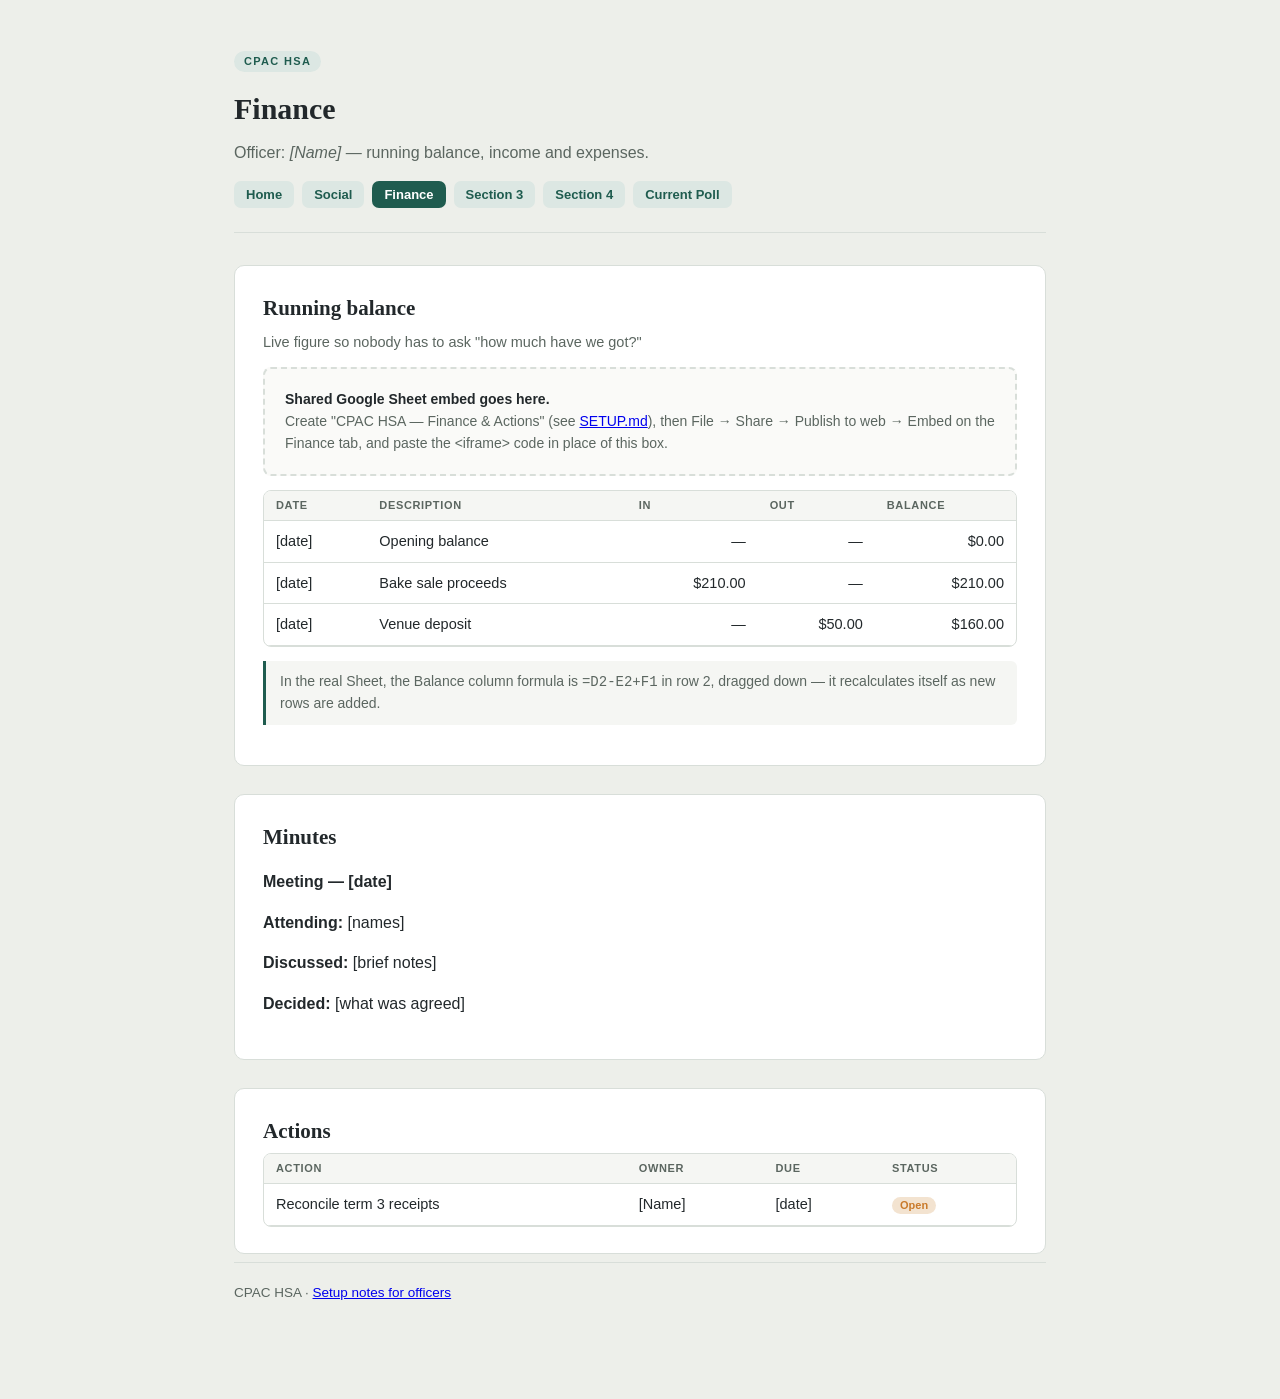
==== finance.html @ 814dc65d "Initial CPAC HSA officers site" ====
<!DOCTYPE html>
<html lang="en">
<head>
<meta charset="UTF-8">
<meta name="viewport" content="width=device-width, initial-scale=1.0">
<title>Finance — CPAC HSA</title>
<link rel="stylesheet" href="assets/style.css">
</head>
<body>
<div class="wrap">
  <header class="masthead">
    <span class="eyebrow">CPAC HSA</span>
    <h1>Finance</h1>
    <p>Officer: <em>[Name]</em> — running balance, income and expenses.</p>
    <nav class="sitenav">
      <a href="index.html">Home</a>
      <a href="social.html">Social</a>
      <a href="finance.html" class="current">Finance</a>
      <a href="section-3.html">Section 3</a>
      <a href="section-4.html">Section 4</a>
      <a href="poll.html">Current Poll</a>
    </nav>
  </header>

  <main>
    <section class="card">
      <h2>Running balance</h2>
      <p class="sub">Live figure so nobody has to ask "how much have we got?"</p>
      <div class="embed-slot">
        <strong>Shared Google Sheet embed goes here.</strong><br>
        Create "CPAC HSA — Finance &amp; Actions" (see <a href="SETUP.md">SETUP.md</a>), then File → Share → Publish to web → Embed on the Finance tab, and paste the &lt;iframe&gt; code in place of this box.
      </div>
      <div class="tablewrap" style="margin-top:14px;">
        <table>
          <thead><tr><th>Date</th><th>Description</th><th class="num">In</th><th class="num">Out</th><th class="num">Balance</th></tr></thead>
          <tbody>
            <tr><td>[date]</td><td>Opening balance</td><td class="num">—</td><td class="num">—</td><td class="num">$0.00</td></tr>
            <tr><td>[date]</td><td>Bake sale proceeds</td><td class="num">$210.00</td><td class="num">—</td><td class="num">$210.00</td></tr>
            <tr><td>[date]</td><td>Venue deposit</td><td class="num">—</td><td class="num">$50.00</td><td class="num">$160.00</td></tr>
          </tbody>
        </table>
      </div>
      <p class="note" style="margin-top:14px;">In the real Sheet, the Balance column formula is <code>=D2-E2+F1</code> in row 2, dragged down — it recalculates itself as new rows are added.</p>
    </section>

    <section class="card">
      <h2>Minutes</h2>
      <p><strong>Meeting — [date]</strong></p>
      <p><strong>Attending:</strong> [names]</p>
      <p><strong>Discussed:</strong> [brief notes]</p>
      <p><strong>Decided:</strong> [what was agreed]</p>
    </section>

    <section class="card">
      <h2>Actions</h2>
      <div class="tablewrap">
        <table>
          <thead><tr><th>Action</th><th>Owner</th><th>Due</th><th>Status</th></tr></thead>
          <tbody>
            <tr><td>Reconcile term 3 receipts</td><td>[Name]</td><td>[date]</td><td><span class="status-pill open">Open</span></td></tr>
          </tbody>
        </table>
      </div>
    </section>
  </main>

  <footer>CPAC HSA · <a href="SETUP.md">Setup notes for officers</a></footer>
</div>
</body>
</html>
---- assets/style.css ----
:root{
  --bg:#EDEFEA;
  --surface:#FFFFFF;
  --ink:#22282B;
  --ink-muted:#5B6660;
  --pine:#1F5C4F;
  --pine-dim:#DCE7E3;
  --amber:#C97A2B;
  --amber-dim:#F3E3D0;
  --line:#D8DED9;
  --radius:10px;
}
*{box-sizing:border-box;}
body{
  background:var(--bg);
  color:var(--ink);
  font-family:-apple-system,"Segoe UI",Roboto,Helvetica,Arial,sans-serif;
  line-height:1.55;
  font-size:16px;
  margin:0;
}
.wrap{max-width:860px; margin:0 auto; padding:48px 24px 96px;}
h1,h2,h3{
  font-family:Georgia,"Iowan Old Style","Times New Roman",serif;
  text-wrap:balance;
  color:var(--ink);
  margin:0;
}
header.masthead{border-bottom:1px solid var(--line); padding-bottom:24px; margin-bottom:32px;}
.eyebrow{
  display:inline-block;
  font:600 11px/1 -apple-system,sans-serif;
  letter-spacing:.12em;
  text-transform:uppercase;
  color:var(--pine);
  background:var(--pine-dim);
  padding:5px 10px;
  border-radius:999px;
  margin-bottom:14px;
}
header.masthead h1{font-size:30px; margin-bottom:8px;}
header.masthead p{color:var(--ink-muted); max-width:60ch; margin:0;}

nav.sitenav{display:flex; flex-wrap:wrap; gap:8px; margin-top:16px;}
nav.sitenav a{
  font:600 13px/1 -apple-system,sans-serif;
  color:var(--pine);
  background:var(--pine-dim);
  text-decoration:none;
  padding:7px 12px;
  border-radius:7px;
}
nav.sitenav a.current{background:var(--pine); color:#fff;}

main{display:flex; flex-direction:column; gap:28px;}

section.card{
  background:var(--surface);
  border:1px solid var(--line);
  border-radius:var(--radius);
  padding:26px 28px;
}
section.card h2{font-size:21px; margin-bottom:6px;}
section.card .sub{color:var(--ink-muted); font-size:14.5px; margin:0 0 14px;}

table{width:100%; border-collapse:collapse; font-size:14.5px;}
th,td{text-align:left; padding:9px 12px; border-bottom:1px solid var(--line);}
th{
  font:600 11px/1 -apple-system,sans-serif;
  letter-spacing:.06em;
  text-transform:uppercase;
  color:var(--ink-muted);
  background:#F5F6F3;
}
td.num{font-variant-numeric:tabular-nums; text-align:right;}
.tablewrap{overflow-x:auto; border:1px solid var(--line); border-radius:8px;}
.tablewrap table{border:none;}

.status-pill{display:inline-block; font:600 11px/1 -apple-system,sans-serif; padding:3px 8px; border-radius:999px;}
.status-pill.open{background:var(--amber-dim); color:var(--amber);}
.status-pill.done{background:var(--pine-dim); color:var(--pine);}

.embed-slot{
  background:#FAFAF8;
  border:2px dashed var(--line);
  border-radius:8px;
  padding:20px;
  color:var(--ink-muted);
  font-size:14px;
}
.embed-slot strong{color:var(--ink);}

.poll-options{list-style:none; margin:16px 0 0; padding:0; display:flex; flex-direction:column; gap:8px;}
.poll-options li{
  display:flex; align-items:center; gap:10px;
  background:#FAFAF8; border:1px solid var(--line); border-radius:7px;
  padding:10px 14px; font-size:14.5px;
}
.poll-options li .dot{width:9px; height:9px; border-radius:50%; background:var(--amber); flex:none;}

.note{
  font-size:14px;
  color:var(--ink-muted);
  background:#F5F6F3;
  border-left:3px solid var(--pine);
  padding:10px 14px;
  border-radius:0 6px 6px 0;
}

ul.plans{margin:0; padding-left:20px;}
ul.plans li{margin-bottom:6px;}

footer{
  border-top:1px solid var(--line);
  margin-top:8px;
  padding-top:20px;
  color:var(--ink-muted);
  font-size:13.5px;
}
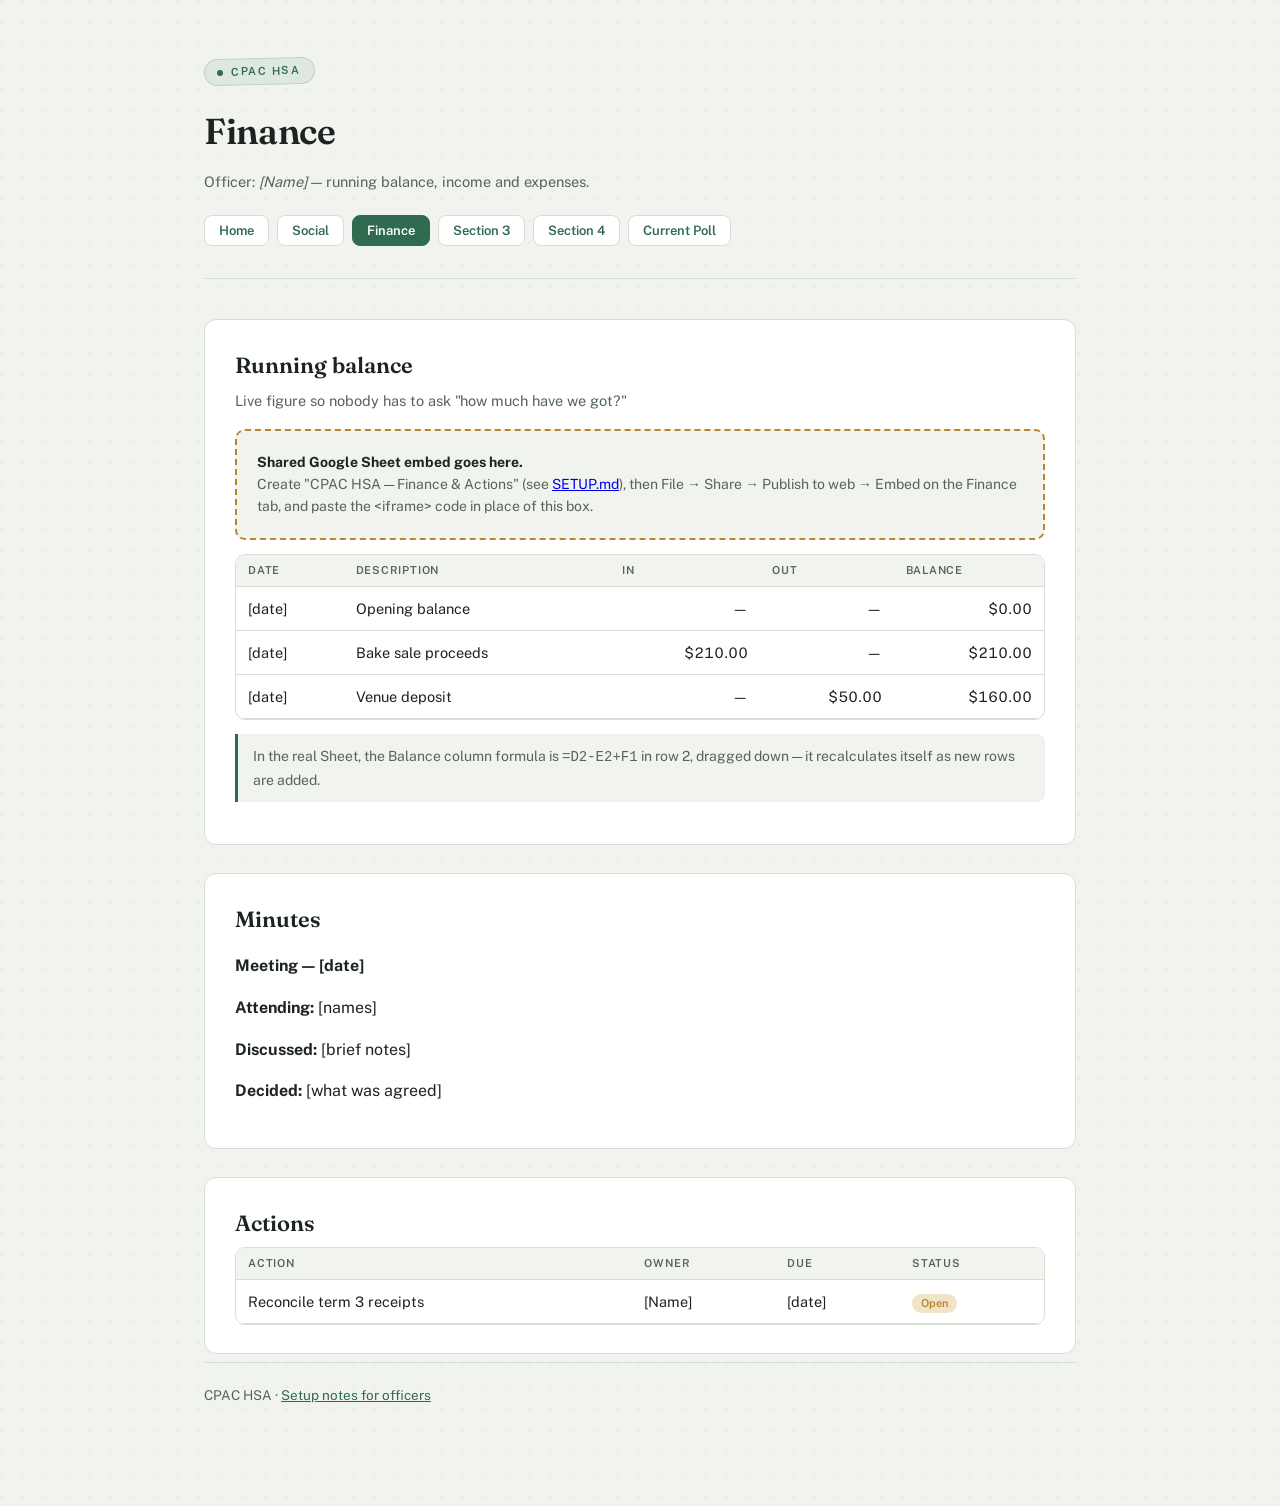
==== commit 9f44c9dc: "Redesign: embedded Fraunces/Public Sans, hero, badges, hover states" ====
--- a/finance.html
+++ b/finance.html
@@ -9,9 +9,9 @@
 <body>
 <div class="wrap">
   <header class="masthead">
-    <span class="eyebrow">CPAC HSA</span>
+    <span class="badge"><span class="dot"></span>CPAC HSA</span>
     <h1>Finance</h1>
-    <p>Officer: <em>[Name]</em> — running balance, income and expenses.</p>
+    <p class="meta">Officer: <em>[Name]</em> — running balance, income and expenses.</p>
     <nav class="sitenav">
       <a href="index.html">Home</a>
       <a href="social.html">Social</a>
--- a/assets/style.css
+++ b/assets/style.css
@@ -1,110 +1,202 @@
+@font-face{
+  font-family:'Fraunces';
+  font-style:normal;
+  font-weight:600 700;
+  font-display:swap;
+  src:url([data-uri]) format('woff2');
+}
+@font-face{
+  font-family:'Fraunces';
+  font-style:italic;
+  font-weight:500;
+  font-display:swap;
+  src:url([data-uri]) format('woff2');
+}
+@font-face{
+  font-family:'Public Sans';
+  font-style:normal;
+  font-weight:400 700;
+  font-display:swap;
+  src:url([data-uri]) format('woff2');
+}
+
 :root{
-  --bg:#EDEFEA;
+  --paper:#F1F4EE;
   --surface:#FFFFFF;
-  --ink:#22282B;
-  --ink-muted:#5B6660;
-  --pine:#1F5C4F;
-  --pine-dim:#DCE7E3;
-  --amber:#C97A2B;
-  --amber-dim:#F3E3D0;
-  --line:#D8DED9;
-  --radius:10px;
+  --ink:#1B2420;
+  --ink-soft:#55645A;
+  --pine:#2F6B4F;
+  --pine-dim:#DEE8E1;
+  --brass:#B8862E;
+  --brass-dim:#F1E3C6;
+  --brick:#B75B3D;
+  --brick-dim:#F3DFD5;
+  --line:#D7DED2;
+  --radius:12px;
 }
 *{box-sizing:border-box;}
+html{scroll-behavior:smooth;}
 body{
-  background:var(--bg);
+  background:
+    radial-gradient(circle at 1px 1px, rgba(47,107,79,0.07) 1px, transparent 0) 0 0/22px 22px,
+    var(--paper);
   color:var(--ink);
-  font-family:-apple-system,"Segoe UI",Roboto,Helvetica,Arial,sans-serif;
-  line-height:1.55;
+  font-family:'Public Sans',-apple-system,"Segoe UI",Roboto,Helvetica,Arial,sans-serif;
+  line-height:1.6;
   font-size:16px;
   margin:0;
 }
-.wrap{max-width:860px; margin:0 auto; padding:48px 24px 96px;}
+.wrap{max-width:920px; margin:0 auto; padding:56px 24px 100px;}
+
 h1,h2,h3{
-  font-family:Georgia,"Iowan Old Style","Times New Roman",serif;
+  font-family:'Fraunces',Georgia,serif;
+  font-weight:600;
   text-wrap:balance;
   color:var(--ink);
   margin:0;
 }
-header.masthead{border-bottom:1px solid var(--line); padding-bottom:24px; margin-bottom:32px;}
-.eyebrow{
-  display:inline-block;
-  font:600 11px/1 -apple-system,sans-serif;
-  letter-spacing:.12em;
+
+/* ---- masthead / badge ---- */
+header.masthead{border-bottom:1px solid var(--line); padding-bottom:32px; margin-bottom:40px;}
+.badge{
+  display:inline-flex;
+  align-items:center;
+  gap:8px;
+  font:600 11px/1 'Public Sans',sans-serif;
+  letter-spacing:.14em;
   text-transform:uppercase;
   color:var(--pine);
   background:var(--pine-dim);
-  padding:5px 10px;
+  padding:7px 14px 7px 12px;
   border-radius:999px;
-  margin-bottom:14px;
-}
-header.masthead h1{font-size:30px; margin-bottom:8px;}
-header.masthead p{color:var(--ink-muted); max-width:60ch; margin:0;}
-
-nav.sitenav{display:flex; flex-wrap:wrap; gap:8px; margin-top:16px;}
+  border:1px solid rgba(47,107,79,0.18);
+  transform:rotate(-1.5deg);
+  margin-bottom:18px;
+}
+.badge .dot{width:6px; height:6px; border-radius:50%; background:var(--pine);}
+header.masthead h1{font-size:36px; margin-bottom:10px; letter-spacing:-0.01em;}
+header.masthead p.tagline{
+  font-family:'Fraunces',Georgia,serif;
+  font-style:italic;
+  font-weight:500;
+  color:var(--ink-soft);
+  font-size:17px;
+  max-width:56ch;
+  margin:0 0 4px;
+}
+header.masthead p.meta{color:var(--ink-soft); max-width:60ch; margin:0; font-size:14.5px;}
+
+nav.sitenav{display:flex; flex-wrap:wrap; gap:8px; margin-top:22px;}
 nav.sitenav a{
-  font:600 13px/1 -apple-system,sans-serif;
+  font:600 13px/1 'Public Sans',sans-serif;
   color:var(--pine);
-  background:var(--pine-dim);
+  background:var(--surface);
+  border:1px solid var(--line);
   text-decoration:none;
-  padding:7px 12px;
-  border-radius:7px;
-}
-nav.sitenav a.current{background:var(--pine); color:#fff;}
-
-main{display:flex; flex-direction:column; gap:28px;}
+  padding:8px 14px;
+  border-radius:8px;
+  transition:background .15s ease, color .15s ease, border-color .15s ease;
+}
+nav.sitenav a:hover{border-color:var(--pine); background:var(--pine-dim);}
+nav.sitenav a.current{background:var(--pine); color:#fff; border-color:var(--pine);}
+
+/* ---- hero (home page only) ---- */
+.hero{display:flex; flex-direction:column; gap:18px; padding-bottom:8px;}
+.masthead .hero h1{font-size:44px; max-width:16ch;}
+.hero p.lede{
+  font-size:17.5px;
+  color:var(--ink-soft);
+  max-width:52ch;
+  margin:0;
+}
+.hero-actions{display:flex; flex-wrap:wrap; gap:12px; margin-top:6px;}
+.btn{
+  display:inline-flex;
+  align-items:center;
+  gap:8px;
+  font:600 14.5px/1 'Public Sans',sans-serif;
+  padding:12px 20px;
+  border-radius:9px;
+  text-decoration:none;
+  transition:transform .15s ease, box-shadow .15s ease;
+}
+.btn:hover{transform:translateY(-1px);}
+.btn.primary{background:var(--brick); color:#fff; box-shadow:0 6px 16px -6px rgba(183,91,61,0.55);}
+.btn.secondary{background:var(--surface); color:var(--pine); border:1.5px solid var(--pine);}
+
+main{display:flex; flex-direction:column; gap:28px; margin-top:12px;}
 
 section.card{
   background:var(--surface);
   border:1px solid var(--line);
   border-radius:var(--radius);
-  padding:26px 28px;
-}
-section.card h2{font-size:21px; margin-bottom:6px;}
-section.card .sub{color:var(--ink-muted); font-size:14.5px; margin:0 0 14px;}
+  padding:28px 30px;
+  transition:box-shadow .18s ease, transform .18s ease;
+}
+section.card:hover{box-shadow:0 10px 28px -18px rgba(27,36,32,0.35); transform:translateY(-2px);}
+section.card.spotlight{border-left:4px solid var(--brick);}
+section.card h2{font-size:22px; margin-bottom:6px;}
+section.card .sub{color:var(--ink-soft); font-size:14.5px; margin:0 0 16px;}
+
+.section-grid{display:grid; grid-template-columns:repeat(auto-fit,minmax(220px,1fr)); gap:14px;}
+.section-tile{
+  display:block;
+  background:var(--paper);
+  border:1px solid var(--line);
+  border-radius:10px;
+  padding:16px 18px;
+  text-decoration:none;
+  color:var(--ink);
+  transition:border-color .15s ease, background .15s ease;
+}
+.section-tile:hover{border-color:var(--pine); background:var(--pine-dim);}
+.section-tile .name{font-family:'Fraunces',serif; font-weight:600; font-size:18px; display:block; margin-bottom:4px;}
+.section-tile .desc{font-size:13.5px; color:var(--ink-soft);}
 
 table{width:100%; border-collapse:collapse; font-size:14.5px;}
-th,td{text-align:left; padding:9px 12px; border-bottom:1px solid var(--line);}
+th,td{text-align:left; padding:10px 12px; border-bottom:1px solid var(--line);}
 th{
-  font:600 11px/1 -apple-system,sans-serif;
-  letter-spacing:.06em;
+  font:600 11px/1 'Public Sans',sans-serif;
+  letter-spacing:.07em;
   text-transform:uppercase;
-  color:var(--ink-muted);
-  background:#F5F6F3;
+  color:var(--ink-soft);
+  background:var(--paper);
 }
 td.num{font-variant-numeric:tabular-nums; text-align:right;}
-.tablewrap{overflow-x:auto; border:1px solid var(--line); border-radius:8px;}
+.tablewrap{overflow-x:auto; border:1px solid var(--line); border-radius:10px;}
 .tablewrap table{border:none;}
 
-.status-pill{display:inline-block; font:600 11px/1 -apple-system,sans-serif; padding:3px 8px; border-radius:999px;}
-.status-pill.open{background:var(--amber-dim); color:var(--amber);}
+.status-pill{display:inline-block; font:600 11px/1 'Public Sans',sans-serif; padding:4px 9px; border-radius:999px;}
+.status-pill.open{background:var(--brass-dim); color:var(--brass);}
 .status-pill.done{background:var(--pine-dim); color:var(--pine);}
 
 .embed-slot{
-  background:#FAFAF8;
-  border:2px dashed var(--line);
-  border-radius:8px;
+  background:var(--paper);
+  border:2px dashed var(--brass);
+  border-radius:10px;
   padding:20px;
-  color:var(--ink-muted);
+  color:var(--ink-soft);
   font-size:14px;
 }
 .embed-slot strong{color:var(--ink);}
 
-.poll-options{list-style:none; margin:16px 0 0; padding:0; display:flex; flex-direction:column; gap:8px;}
+.poll-options{list-style:none; margin:18px 0 0; padding:0; display:flex; flex-direction:column; gap:9px;}
 .poll-options li{
-  display:flex; align-items:center; gap:10px;
-  background:#FAFAF8; border:1px solid var(--line); border-radius:7px;
-  padding:10px 14px; font-size:14.5px;
-}
-.poll-options li .dot{width:9px; height:9px; border-radius:50%; background:var(--amber); flex:none;}
+  display:flex; align-items:center; gap:12px;
+  background:var(--paper); border:1px solid var(--line); border-radius:8px;
+  padding:12px 16px; font-size:14.5px;
+  transition:border-color .15s ease;
+}
+.poll-options li:hover{border-color:var(--brick);}
+.poll-options li .dot{width:10px; height:10px; border-radius:50%; background:var(--brick); flex:none;}
 
 .note{
   font-size:14px;
-  color:var(--ink-muted);
-  background:#F5F6F3;
+  color:var(--ink-soft);
+  background:var(--paper);
   border-left:3px solid var(--pine);
-  padding:10px 14px;
-  border-radius:0 6px 6px 0;
+  padding:11px 15px;
+  border-radius:0 8px 8px 0;
 }
 
 ul.plans{margin:0; padding-left:20px;}
@@ -113,7 +205,13 @@
 footer{
   border-top:1px solid var(--line);
   margin-top:8px;
-  padding-top:20px;
-  color:var(--ink-muted);
+  padding-top:22px;
+  color:var(--ink-soft);
   font-size:13.5px;
 }
+footer a{color:var(--pine);}
+
+@media (prefers-reduced-motion: reduce){
+  *{transition:none !important;}
+  html{scroll-behavior:auto;}
+}
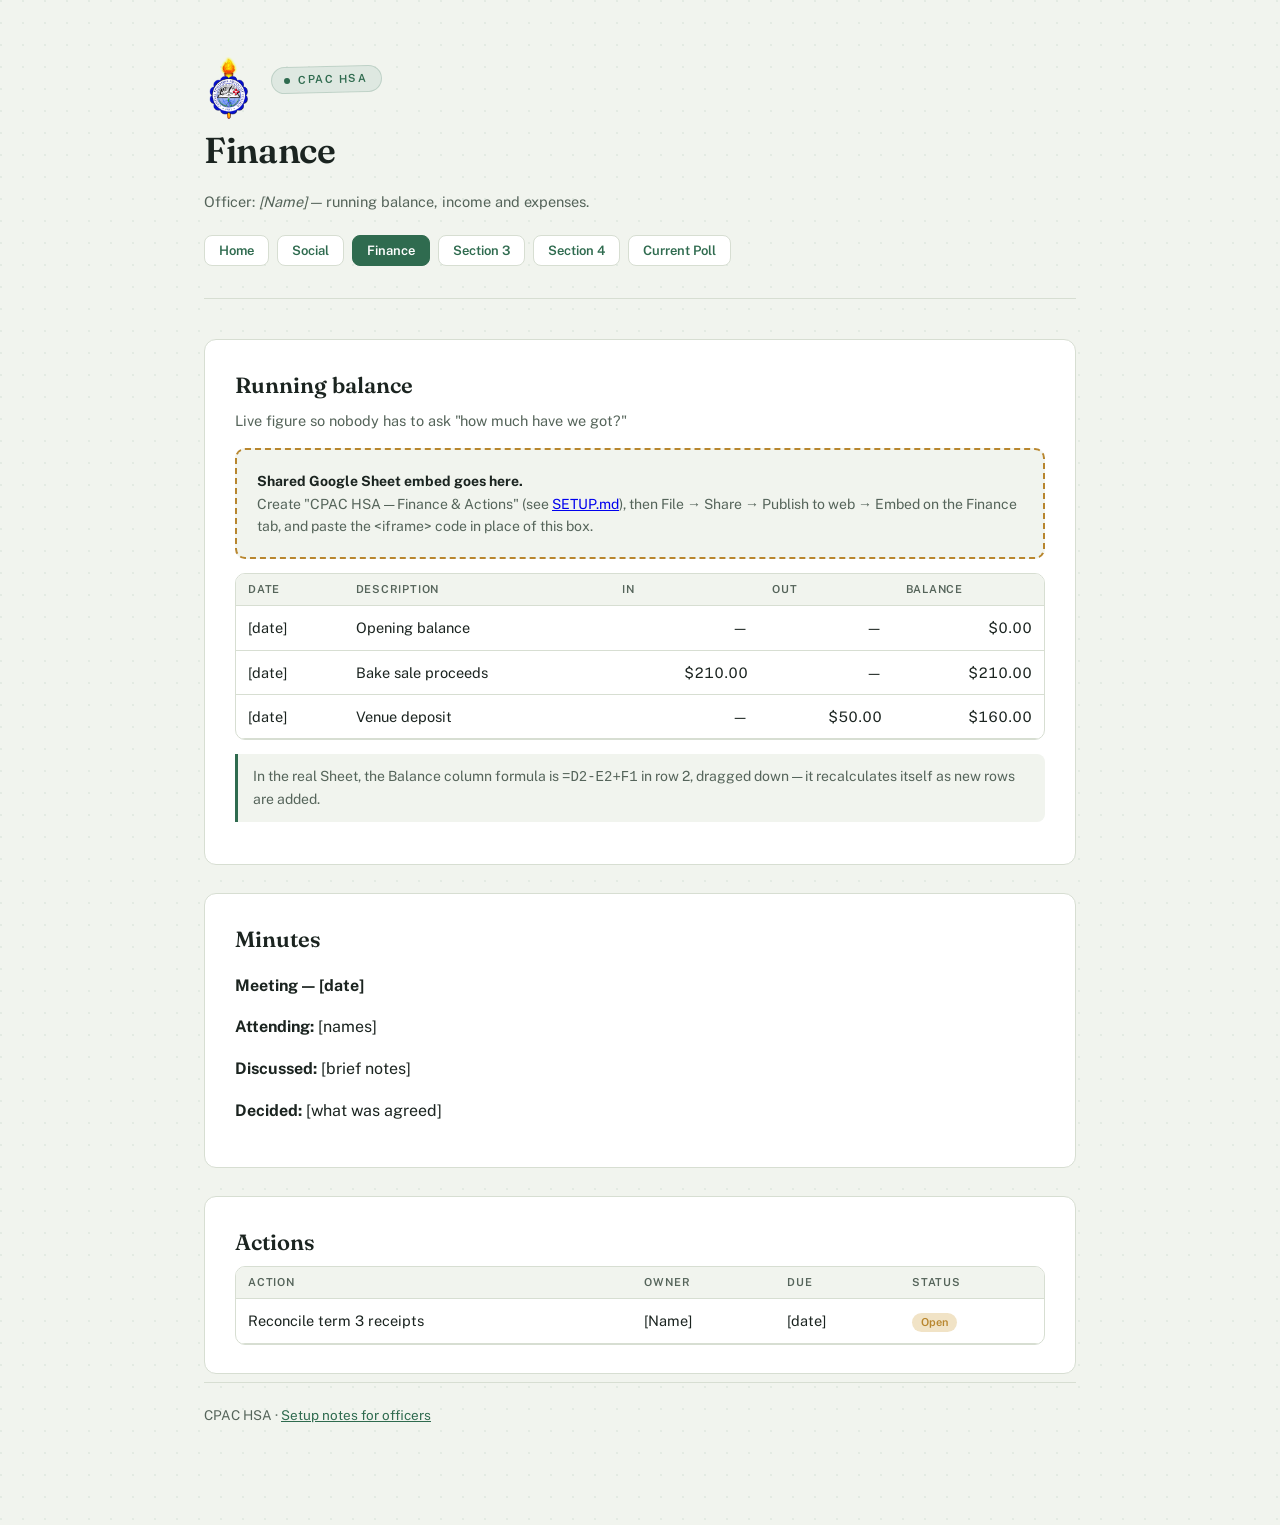
==== commit 21964c3a: "Add official CPAC crest to header and favicon" ====
--- a/finance.html
+++ b/finance.html
@@ -4,12 +4,16 @@
 <meta charset="UTF-8">
 <meta name="viewport" content="width=device-width, initial-scale=1.0">
 <title>Finance — CPAC HSA</title>
+<link rel="icon" href="assets/logo-cpac.png">
 <link rel="stylesheet" href="assets/style.css">
 </head>
 <body>
 <div class="wrap">
   <header class="masthead">
-    <span class="badge"><span class="dot"></span>CPAC HSA</span>
+    <div class="brandrow">
+      <img src="assets/logo-cpac.png" alt="Central Philippine Adventist College crest" class="crest">
+      <span class="badge"><span class="dot"></span>CPAC HSA</span>
+    </div>
     <h1>Finance</h1>
     <p class="meta">Officer: <em>[Name]</em> — running balance, income and expenses.</p>
     <nav class="sitenav">
--- a/assets/style.css
+++ b/assets/style.css
@@ -58,6 +58,8 @@
 
 /* ---- masthead / badge ---- */
 header.masthead{border-bottom:1px solid var(--line); padding-bottom:32px; margin-bottom:40px;}
+.brandrow{display:flex; align-items:center; gap:16px; margin-bottom:2px;}
+.crest{height:64px; width:auto; flex:none;}
 .badge{
   display:inline-flex;
   align-items:center;
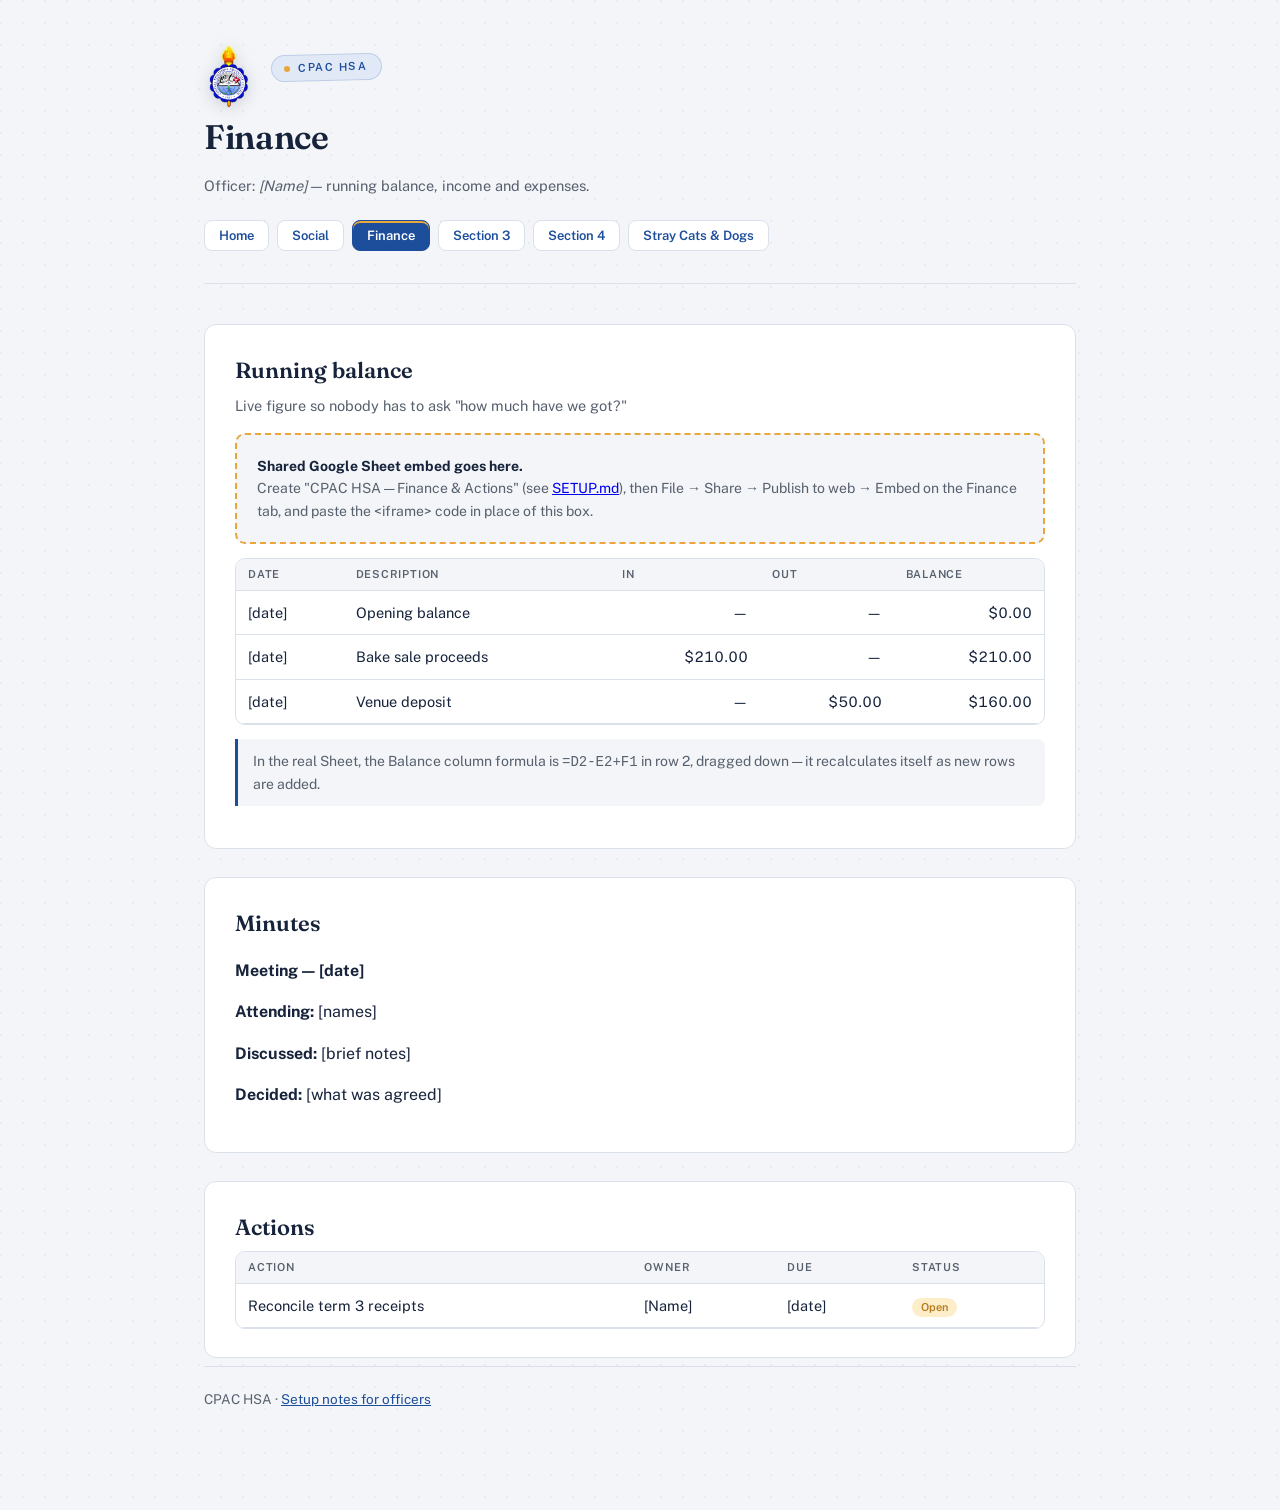
==== commit ef7c04e7: "Replace placeholders with real outstanding items from the full group chat history" ====
--- a/finance.html
+++ b/finance.html
@@ -22,7 +22,7 @@
       <a href="finance.html" class="current">Finance</a>
       <a href="section-3.html">Section 3</a>
       <a href="section-4.html">Section 4</a>
-      <a href="poll.html">Current Poll</a>
+      <a href="poll.html">Stray Cats &amp; Dogs</a>
     </nav>
   </header>
 
--- a/assets/style.css
+++ b/assets/style.css
@@ -21,24 +21,24 @@
 }
 
 :root{
-  --paper:#F1F4EE;
+  --paper:#F3F5F8;
   --surface:#FFFFFF;
-  --ink:#1B2420;
-  --ink-soft:#55645A;
-  --pine:#2F6B4F;
-  --pine-dim:#DEE8E1;
-  --brass:#B8862E;
-  --brass-dim:#F1E3C6;
-  --brick:#B75B3D;
-  --brick-dim:#F3DFD5;
-  --line:#D7DED2;
+  --ink:#16233B;
+  --ink-soft:#57606E;
+  --blue:#1D4E9B;
+  --blue-deep:#0F2D5C;
+  --blue-dim:#E1E9F7;
+  --gold:#E8A63B;
+  --gold-deep:#B9791F;
+  --gold-dim:#FBEEC9;
+  --line:#DBE1EA;
   --radius:12px;
 }
 *{box-sizing:border-box;}
 html{scroll-behavior:smooth;}
 body{
   background:
-    radial-gradient(circle at 1px 1px, rgba(47,107,79,0.07) 1px, transparent 0) 0 0/22px 22px,
+    radial-gradient(circle at 1px 1px, rgba(29,78,155,0.06) 1px, transparent 0) 0 0/22px 22px,
     var(--paper);
   color:var(--ink);
   font-family:'Public Sans',-apple-system,"Segoe UI",Roboto,Helvetica,Arial,sans-serif;
@@ -46,7 +46,7 @@
   font-size:16px;
   margin:0;
 }
-.wrap{max-width:920px; margin:0 auto; padding:56px 24px 100px;}
+.wrap{max-width:920px; margin:0 auto; padding:0 24px 100px;}
 
 h1,h2,h3{
   font-family:'Fraunces',Georgia,serif;
@@ -56,10 +56,10 @@
   margin:0;
 }
 
-/* ---- masthead / badge ---- */
-header.masthead{border-bottom:1px solid var(--line); padding-bottom:32px; margin-bottom:40px;}
+/* ---- masthead / badge (section pages) ---- */
+header.masthead{padding:44px 0 32px; margin-bottom:40px; border-bottom:1px solid var(--line);}
 .brandrow{display:flex; align-items:center; gap:16px; margin-bottom:2px;}
-.crest{height:64px; width:auto; flex:none;}
+.crest{height:64px; width:auto; flex:none; filter:drop-shadow(0 3px 8px rgba(22,35,59,0.18));}
 .badge{
   display:inline-flex;
   align-items:center;
@@ -67,16 +67,16 @@
   font:600 11px/1 'Public Sans',sans-serif;
   letter-spacing:.14em;
   text-transform:uppercase;
-  color:var(--pine);
-  background:var(--pine-dim);
+  color:var(--blue);
+  background:var(--blue-dim);
   padding:7px 14px 7px 12px;
   border-radius:999px;
-  border:1px solid rgba(47,107,79,0.18);
+  border:1px solid rgba(29,78,155,0.18);
   transform:rotate(-1.5deg);
   margin-bottom:18px;
 }
-.badge .dot{width:6px; height:6px; border-radius:50%; background:var(--pine);}
-header.masthead h1{font-size:36px; margin-bottom:10px; letter-spacing:-0.01em;}
+.badge .dot{width:6px; height:6px; border-radius:50%; background:var(--gold);}
+header.masthead h1{font-size:34px; margin-bottom:10px; letter-spacing:-0.01em;}
 header.masthead p.tagline{
   font-family:'Fraunces',Georgia,serif;
   font-style:italic;
@@ -91,7 +91,7 @@
 nav.sitenav{display:flex; flex-wrap:wrap; gap:8px; margin-top:22px;}
 nav.sitenav a{
   font:600 13px/1 'Public Sans',sans-serif;
-  color:var(--pine);
+  color:var(--blue);
   background:var(--surface);
   border:1px solid var(--line);
   text-decoration:none;
@@ -99,15 +99,44 @@
   border-radius:8px;
   transition:background .15s ease, color .15s ease, border-color .15s ease;
 }
-nav.sitenav a:hover{border-color:var(--pine); background:var(--pine-dim);}
-nav.sitenav a.current{background:var(--pine); color:#fff; border-color:var(--pine);}
-
-/* ---- hero (home page only) ---- */
+nav.sitenav a:hover{border-color:var(--blue); background:var(--blue-dim);}
+nav.sitenav a.current{background:var(--blue); color:#fff; border-color:var(--blue); box-shadow:0 2px 0 var(--gold) inset;}
+
+/* ---- hero band (home page only) ---- */
+header.masthead.hero-band{
+  position:relative;
+  overflow:hidden;
+  background:linear-gradient(135deg, var(--blue-deep), var(--blue) 70%);
+  border-radius:0 0 28px 28px;
+  padding:52px 40px 60px;
+  margin:0 -24px 44px;
+  color:#fff;
+  border-bottom:none;
+}
+.hero-band::before{
+  content:"";
+  position:absolute;
+  top:-120px; right:-120px;
+  width:340px; height:340px;
+  border-radius:50%;
+  background:radial-gradient(circle, rgba(232,166,59,0.35), transparent 70%);
+  pointer-events:none;
+}
+.hero-band .wrap{padding:0; max-width:100%;}
+.hero-inner{max-width:920px; margin:0 auto; padding:0 16px; position:relative;}
 .hero{display:flex; flex-direction:column; gap:18px; padding-bottom:8px;}
-.masthead .hero h1{font-size:44px; max-width:16ch;}
+.hero .brandrow{margin-bottom:6px;}
+.hero .crest{height:88px; filter:drop-shadow(0 6px 18px rgba(0,0,0,0.35)) drop-shadow(0 0 24px rgba(232,166,59,0.45));}
+.hero .badge{
+  background:rgba(255,255,255,0.14);
+  color:var(--gold-dim);
+  border:1px solid rgba(232,166,59,0.5);
+}
+.hero .badge .dot{background:var(--gold);}
+.masthead.hero-band h1{color:#fff; font-size:42px; max-width:16ch; margin-bottom:0;}
 .hero p.lede{
   font-size:17.5px;
-  color:var(--ink-soft);
+  color:rgba(255,255,255,0.82);
   max-width:52ch;
   margin:0;
 }
@@ -123,8 +152,8 @@
   transition:transform .15s ease, box-shadow .15s ease;
 }
 .btn:hover{transform:translateY(-1px);}
-.btn.primary{background:var(--brick); color:#fff; box-shadow:0 6px 16px -6px rgba(183,91,61,0.55);}
-.btn.secondary{background:var(--surface); color:var(--pine); border:1.5px solid var(--pine);}
+.btn.primary{background:var(--gold); color:var(--blue-deep); box-shadow:0 8px 20px -8px rgba(232,166,59,0.7);}
+.btn.secondary{background:rgba(255,255,255,0.08); color:#fff; border:1.5px solid rgba(255,255,255,0.55);}
 
 main{display:flex; flex-direction:column; gap:28px; margin-top:12px;}
 
@@ -135,8 +164,8 @@
   padding:28px 30px;
   transition:box-shadow .18s ease, transform .18s ease;
 }
-section.card:hover{box-shadow:0 10px 28px -18px rgba(27,36,32,0.35); transform:translateY(-2px);}
-section.card.spotlight{border-left:4px solid var(--brick);}
+section.card:hover{box-shadow:0 14px 32px -18px rgba(15,45,92,0.28); transform:translateY(-2px);}
+section.card.spotlight{border-left:4px solid var(--gold);}
 section.card h2{font-size:22px; margin-bottom:6px;}
 section.card .sub{color:var(--ink-soft); font-size:14.5px; margin:0 0 16px;}
 
@@ -149,9 +178,9 @@
   padding:16px 18px;
   text-decoration:none;
   color:var(--ink);
-  transition:border-color .15s ease, background .15s ease;
-}
-.section-tile:hover{border-color:var(--pine); background:var(--pine-dim);}
+  transition:border-color .15s ease, background .15s ease, transform .15s ease;
+}
+.section-tile:hover{border-color:var(--blue); background:var(--blue-dim); transform:translateY(-2px);}
 .section-tile .name{font-family:'Fraunces',serif; font-weight:600; font-size:18px; display:block; margin-bottom:4px;}
 .section-tile .desc{font-size:13.5px; color:var(--ink-soft);}
 
@@ -169,12 +198,12 @@
 .tablewrap table{border:none;}
 
 .status-pill{display:inline-block; font:600 11px/1 'Public Sans',sans-serif; padding:4px 9px; border-radius:999px;}
-.status-pill.open{background:var(--brass-dim); color:var(--brass);}
-.status-pill.done{background:var(--pine-dim); color:var(--pine);}
+.status-pill.open{background:var(--gold-dim); color:var(--gold-deep);}
+.status-pill.done{background:var(--blue-dim); color:var(--blue);}
 
 .embed-slot{
   background:var(--paper);
-  border:2px dashed var(--brass);
+  border:2px dashed var(--gold);
   border-radius:10px;
   padding:20px;
   color:var(--ink-soft);
@@ -189,14 +218,14 @@
   padding:12px 16px; font-size:14.5px;
   transition:border-color .15s ease;
 }
-.poll-options li:hover{border-color:var(--brick);}
-.poll-options li .dot{width:10px; height:10px; border-radius:50%; background:var(--brick); flex:none;}
+.poll-options li:hover{border-color:var(--gold);}
+.poll-options li .dot{width:10px; height:10px; border-radius:50%; background:var(--gold); flex:none;}
 
 .note{
   font-size:14px;
   color:var(--ink-soft);
   background:var(--paper);
-  border-left:3px solid var(--pine);
+  border-left:3px solid var(--blue);
   padding:11px 15px;
   border-radius:0 8px 8px 0;
 }
@@ -211,7 +240,7 @@
   color:var(--ink-soft);
   font-size:13.5px;
 }
-footer a{color:var(--pine);}
+footer a{color:var(--blue);}
 
 @media (prefers-reduced-motion: reduce){
   *{transition:none !important;}
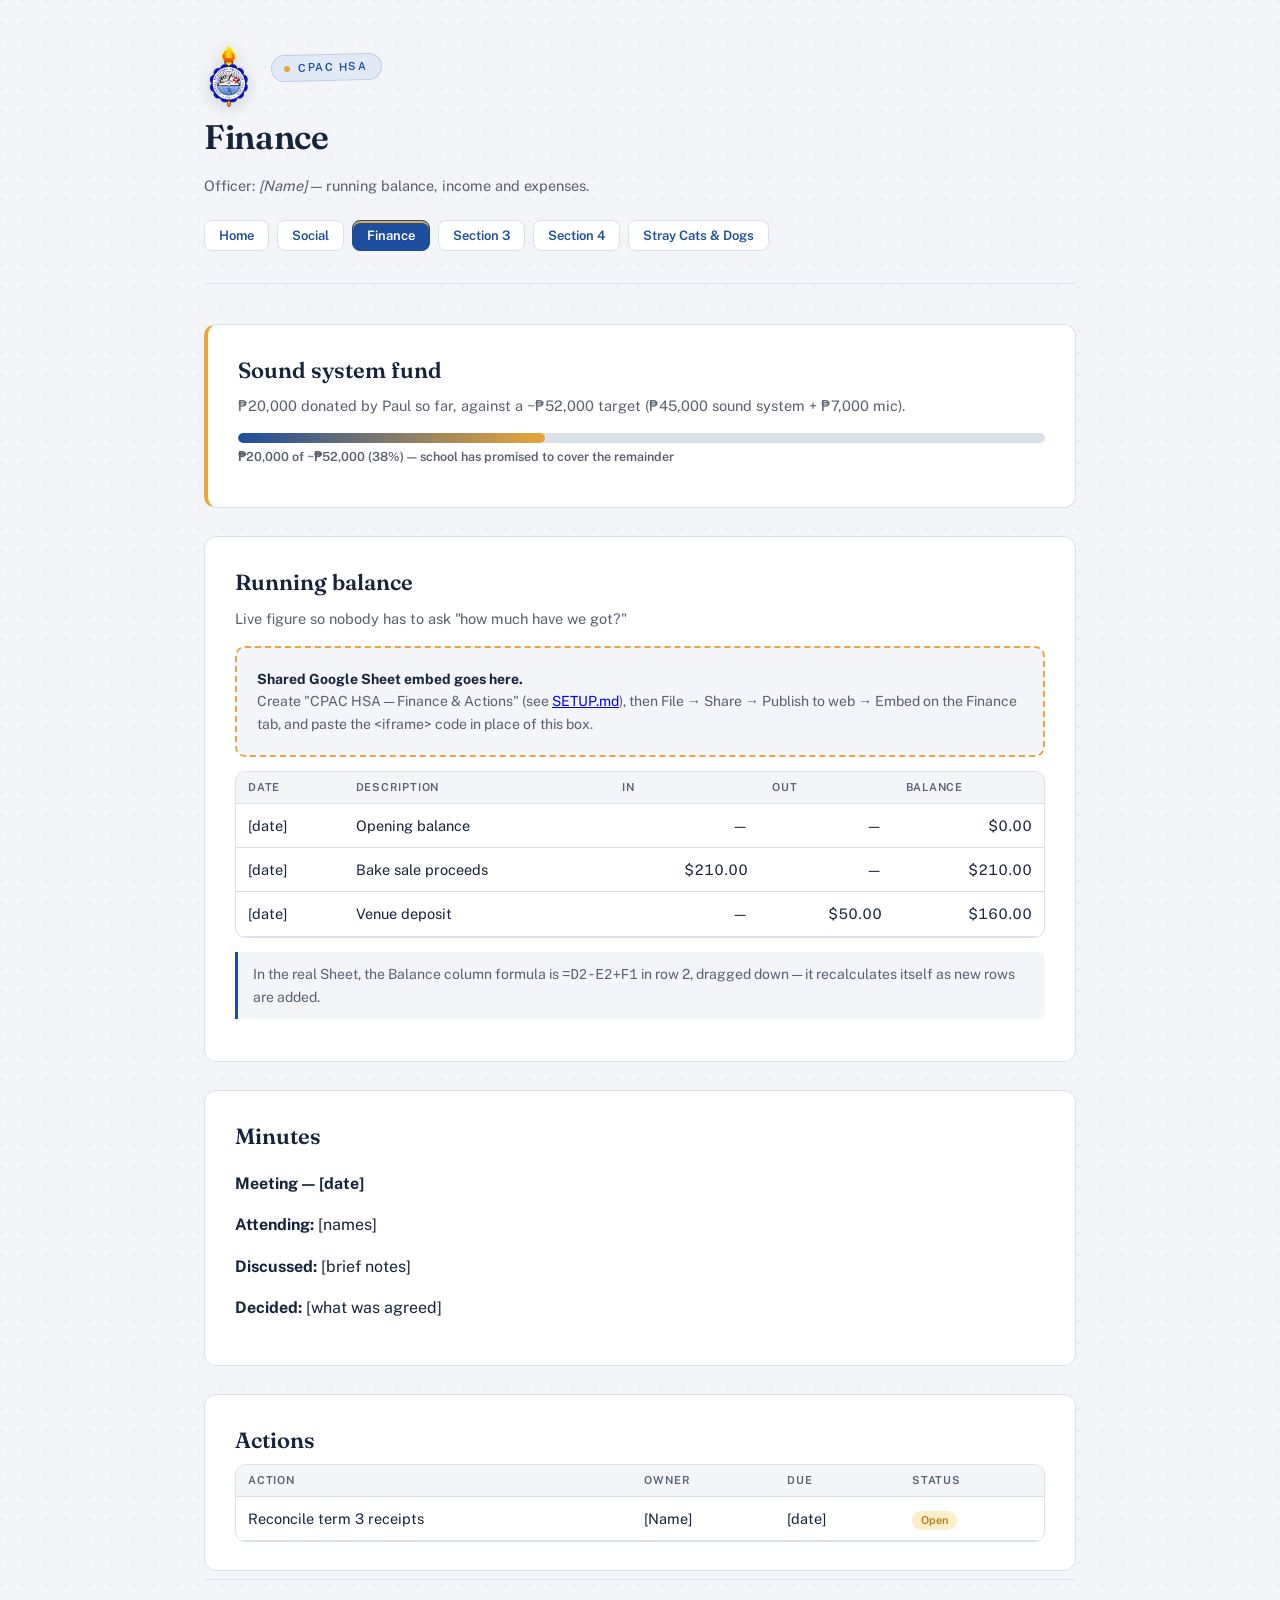
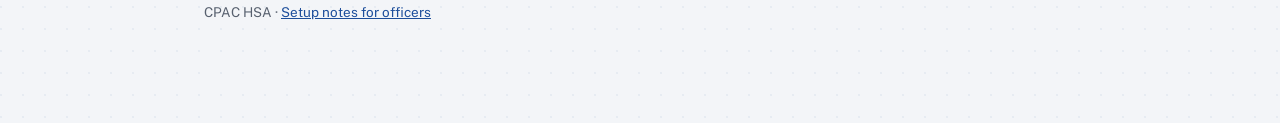
==== commit 6b31837d: "Add auto-counted progress bar for outstanding items and sound-system fund bar" ====
--- a/finance.html
+++ b/finance.html
@@ -27,6 +27,13 @@
   </header>
 
   <main>
+    <section class="card spotlight">
+      <h2>Sound system fund</h2>
+      <p class="sub">₱20,000 donated by Paul so far, against a ~₱52,000 target (₱45,000 sound system + ₱7,000 mic).</p>
+      <div class="progress-track"><div class="progress-fill" style="width:38%"></div></div>
+      <p class="progress-label">₱20,000 of ~₱52,000 (38%) — school has promised to cover the remainder</p>
+    </section>
+
     <section class="card">
       <h2>Running balance</h2>
       <p class="sub">Live figure so nobody has to ask "how much have we got?"</p>
--- a/assets/style.css
+++ b/assets/style.css
@@ -141,6 +141,33 @@
   margin:0;
 }
 .hero-actions{display:flex; flex-wrap:wrap; gap:12px; margin-top:6px;}
+.hero-chips{
+  list-style:none; margin:14px 0 0; padding:0;
+  display:flex; flex-wrap:wrap; gap:8px;
+}
+.hero-chips a{
+  display:flex; align-items:center; gap:7px;
+  font:600 12.5px/1 'Public Sans',sans-serif;
+  color:rgba(255,255,255,0.92);
+  background:rgba(255,255,255,0.1);
+  border:1px solid rgba(255,255,255,0.25);
+  border-radius:999px;
+  padding:7px 13px;
+  text-decoration:none;
+  transition:background .15s ease, border-color .15s ease, transform .15s ease;
+}
+.hero-chips a:hover{
+  background:rgba(255,255,255,0.2);
+  border-color:rgba(232,166,59,0.7);
+  transform:translateY(-1px);
+}
+.hero-chips .hc-dot{width:7px; height:7px; border-radius:50%; background:var(--gold); flex:none;}
+
+@keyframes rowflash{
+  0%{background:var(--gold-dim);}
+  100%{background:transparent;}
+}
+:target{animation:rowflash 2s ease-out;}
 .btn{
   display:inline-flex;
   align-items:center;
@@ -169,6 +196,26 @@
 section.card h2{font-size:22px; margin-bottom:6px;}
 section.card .sub{color:var(--ink-soft); font-size:14.5px; margin:0 0 16px;}
 
+.progress-track{
+  height:10px;
+  border-radius:999px;
+  background:var(--line);
+  overflow:hidden;
+  margin-bottom:8px;
+}
+.progress-fill{
+  height:100%;
+  width:0%;
+  background:linear-gradient(90deg, var(--blue), var(--gold));
+  border-radius:999px;
+  transition:width .5s ease;
+}
+.progress-label{
+  font:600 12.5px/1 'Public Sans',sans-serif;
+  color:var(--ink-soft);
+  margin:0 0 16px;
+}
+
 .section-grid{display:grid; grid-template-columns:repeat(auto-fit,minmax(220px,1fr)); gap:14px;}
 .section-tile{
   display:block;
@@ -211,6 +258,40 @@
 }
 .embed-slot strong{color:var(--ink);}
 
+.agreed-list{display:flex; flex-direction:column; gap:8px; margin-top:16px;}
+.agreed-item{
+  background:var(--paper);
+  border:1px solid var(--line);
+  border-radius:8px;
+  overflow:hidden;
+}
+.agreed-item summary{
+  display:flex; align-items:center; gap:10px; flex-wrap:wrap; row-gap:6px;
+  padding:12px 16px;
+  font:600 14.5px/1.4 'Public Sans',sans-serif;
+  color:var(--ink);
+  cursor:pointer;
+  list-style:none;
+  transition:background .15s ease;
+}
+.agreed-item summary::-webkit-details-marker{display:none;}
+.agreed-item summary:hover{background:var(--blue-dim);}
+.agreed-item summary .dot{width:10px; height:10px; border-radius:50%; background:var(--gold); flex:none;}
+.agreed-item summary .ti-title{flex:1 1 auto; min-width:140px;}
+.agreed-item summary .ti-owner{color:var(--ink-soft); font-weight:500; font-size:13px; white-space:nowrap;}
+.agreed-item summary::after{
+  content:"⌄";
+  margin-left:auto;
+  color:var(--ink-soft);
+  transition:transform .15s ease;
+}
+.agreed-item[open] summary{border-bottom:1px solid var(--line);}
+.agreed-item[open] summary::after{transform:rotate(180deg);}
+.agreed-detail{padding:13px 16px 15px; font-size:14px; color:var(--ink-soft);}
+.agreed-detail p{margin:0 0 8px;}
+.agreed-detail p:last-child{margin-bottom:0;}
+.agreed-detail strong{color:var(--ink);}
+
 .poll-options{list-style:none; margin:18px 0 0; padding:0; display:flex; flex-direction:column; gap:9px;}
 .poll-options li{
   display:flex; align-items:center; gap:12px;
